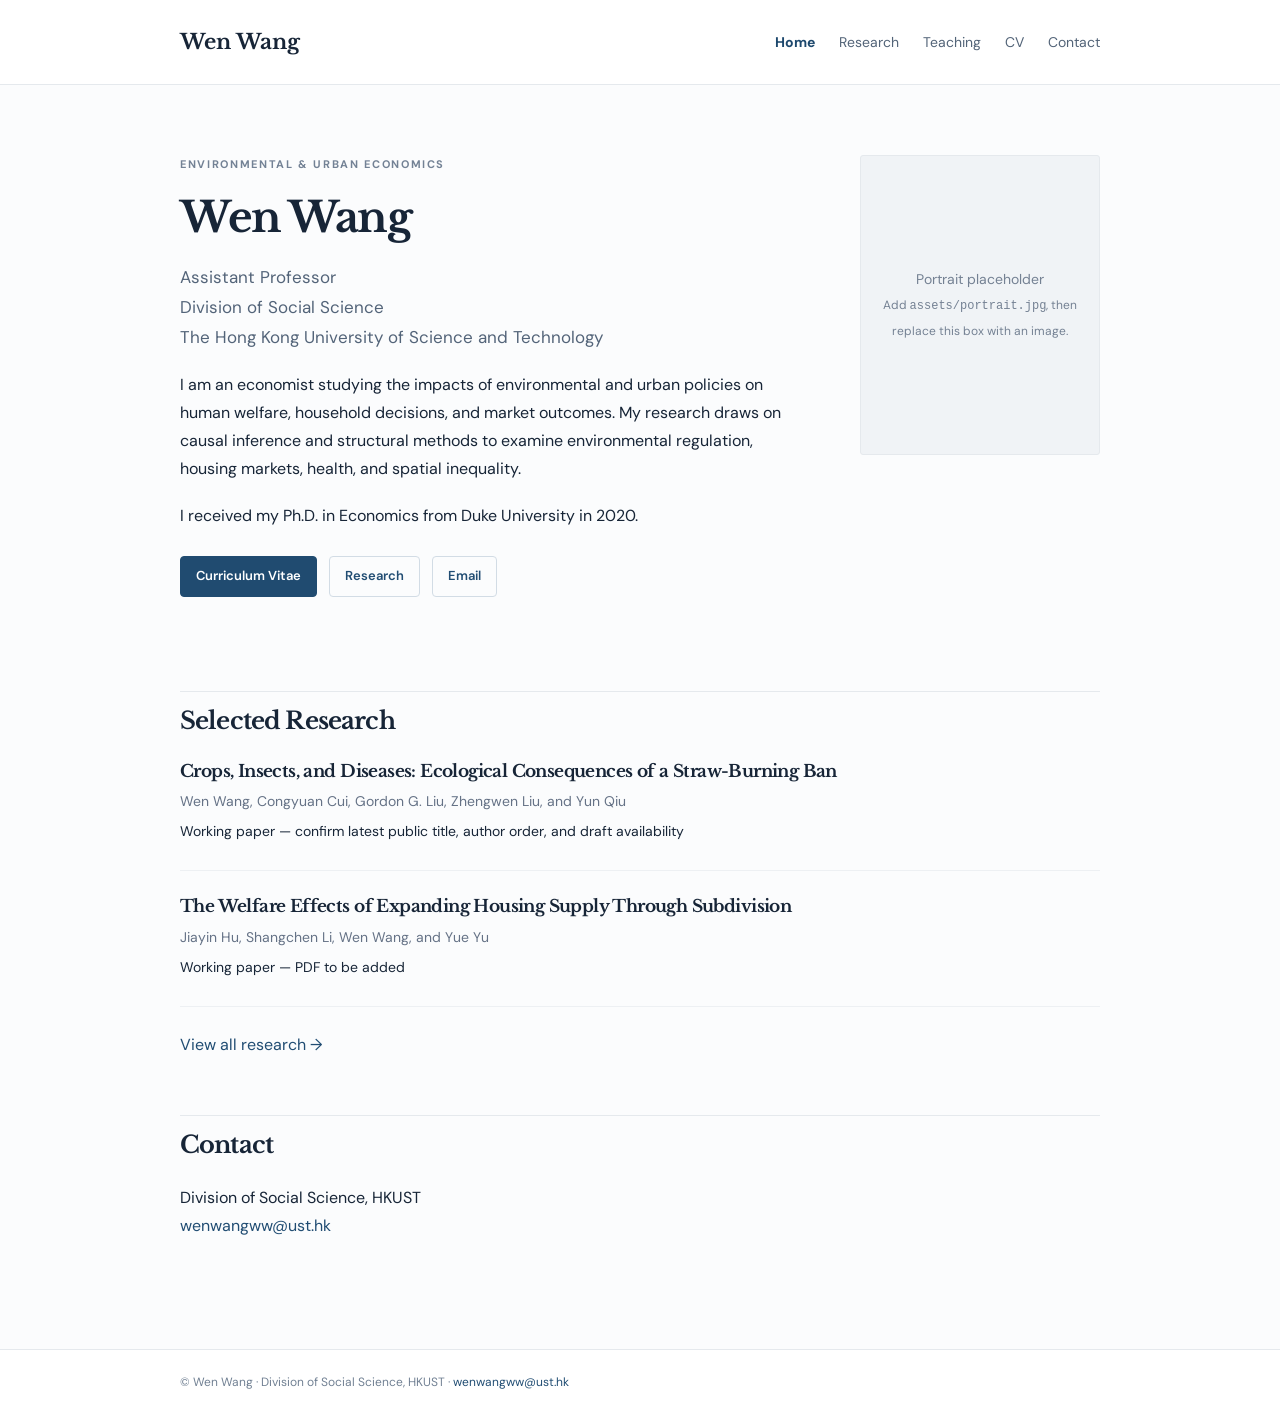
==== index.html @ 41bd00dc "Add files via upload" ====
<!DOCTYPE html>
<html lang="en"><head><meta charset="utf-8"/><meta content="width=device-width, initial-scale=1" name="viewport"/><meta content="Wen Wang, Assistant Professor at HKUST. Research in environmental, urban, and public economics." name="description"/><title>Home | Wen Wang</title><link href="assets/style.css" rel="stylesheet"/><link href="https://wenwang.github.io/" rel="canonical"/></head><body><header><div class="wrap nav"><a class="brand" href="index.html">Wen Wang</a><nav class="links"><a class="active" href="index.html">Home</a><a class="" href="research.html">Research</a><a class="" href="teaching.html">Teaching</a><a class="" href="cv.html">CV</a><a class="" href="contact.html">Contact</a></nav></div></header><main class="wrap"><section class="intro"><div><div class="eyebrow">Environmental &amp; Urban Economics</div><h1>Wen Wang</h1><p class="subhead">Assistant Professor<br/>Division of Social Science<br/>The Hong Kong University of Science and Technology</p><p>I am an economist studying the impacts of environmental and urban policies on human welfare, household decisions, and market outcomes. My research draws on causal inference and structural methods to examine environmental regulation, housing markets, health, and spatial inequality.</p><p>I received my Ph.D. in Economics from Duke University in 2020.</p><div class="actions"><a href="cv.html">Curriculum Vitae</a><a href="research.html">Research</a><a href="mailto:wenwangww@ust.hk">Email</a></div></div><div class="photo"><span>Portrait placeholder<br/><small>Add <code>assets/portrait.jpg</code>, then replace this box with an image.</small></span></div></section><h2>Selected Research</h2><article class="paper"><h3>Crops, Insects, and Diseases: Ecological Consequences of a Straw-Burning Ban</h3><p class="muted">Wen Wang, Congyuan Cui, Gordon G. Liu, Zhengwen Liu, and Yun Qiu</p><p>Working paper — confirm latest public title, author order, and draft availability</p></article><article class="paper"><h3>The Welfare Effects of Expanding Housing Supply Through Subdivision</h3><p class="muted">Jiayin Hu, Shangchen Li, Wen Wang, and Yue Yu</p><p>Working paper — PDF to be added</p></article><p style="margin-top:20px"><a href="research.html">View all research →</a></p><h2>Contact</h2><p>Division of Social Science, HKUST<br/><a href="mailto:wenwangww@ust.hk">wenwangww@ust.hk</a></p></main><footer><div class="wrap">© Wen Wang · Division of Social Science, HKUST · <a href="mailto:wenwangww@ust.hk">wenwangww@ust.hk</a></div></footer></body></html>
---- assets/style.css ----
@import url('https://fonts.googleapis.com/css2?family=DM+Sans:wght@400;500;600;700&family=Libre+Baskerville:wght@400;700&display=swap');
:root{--ink:#172537;--muted:#657286;--blue:#214d73;--line:#e5e9ed;--paper:#fff;--bg:#fbfcfd}*{box-sizing:border-box}body{margin:0;background:var(--bg);color:var(--ink);font:16px/1.75 'DM Sans',Arial,sans-serif}a{color:var(--blue);text-decoration:none}a:hover{text-decoration:underline}.wrap{max-width:990px;margin:auto;padding:0 35px}header{background:#fff;border-bottom:1px solid var(--line)}.nav{min-height:84px;display:flex;align-items:center;justify-content:space-between;gap:20px}.brand{font-family:'Libre Baskerville',Georgia,serif;font-size:21px;font-weight:700;color:var(--ink)}.links{display:flex;gap:24px;flex-wrap:wrap}.links a{font-size:14px;color:#536478}.links a.active{color:#1d486d;font-weight:700}main{padding-top:70px!important;padding-bottom:90px!important;min-height:75vh}h1,h2,h3{font-family:'Libre Baskerville',Georgia,serif;letter-spacing:-.035em;line-height:1.4}h1{font-size:42px;margin:0 0 23px}h2{font-size:24px;margin:56px 0 22px;padding-top:12px;border-top:1px solid var(--line)}h3{font-size:18px;margin:0 0 6px}p{margin:10px 0 19px}.muted{color:var(--muted)}.subhead{font-size:17px;color:#536479}.eyebrow{text-transform:uppercase;letter-spacing:.15em;color:#738295;font-weight:700;font-size:11px;margin-bottom:14px}.intro{display:grid;grid-template-columns:minmax(0,1fr) 240px;align-items:start;gap:65px;padding-bottom:12px}.intro h1{margin:0 0 16px}.photo{background:#f0f3f6;border:1px solid var(--line);border-radius:3px;min-height:300px;display:flex;align-items:center;justify-content:center;text-align:center;font-size:14px;color:#748193;line-height:1.8;padding:16px}.photo small{font-size:12px}.portrait-img{width:100%;height:auto;max-height:340px;object-fit:cover}.actions{display:flex;gap:12px;flex-wrap:wrap;margin:26px 0}.actions a,.pill{display:inline-block;border:1px solid #d2dce5;border-radius:4px;padding:8px 15px;font-size:13px;font-weight:600}.actions a:first-child{background:#204b70;color:#fff;border-color:#204b70}.paper{padding:0 0 22px;margin:0 0 24px;border-bottom:1px solid #edf0f3}.paper h3{font-size:17px}.paper p{margin:5px 0;font-size:14px}.note{padding:15px;border-left:3px solid #98aabc;background:#eff3f6;color:#4d5f73;font-size:13px}.list{padding-left:24px}.list li{margin:10px 0}footer{border-top:1px solid var(--line);background:#fff;color:#718093;font-size:12px;padding:22px 0}.accent{color:var(--blue)}.meta{font-size:13px;color:var(--muted)}@media(max-width:650px){.wrap{padding-left:23px;padding-right:23px}.nav{padding-top:18px;padding-bottom:17px;align-items:flex-start;flex-direction:column;gap:12px}.links{gap:17px}.intro{grid-template-columns:1fr;gap:24px}.intro .photo{max-width:220px;min-height:245px;order:-1}h1{font-size:34px}main{padding-top:42px!important}}
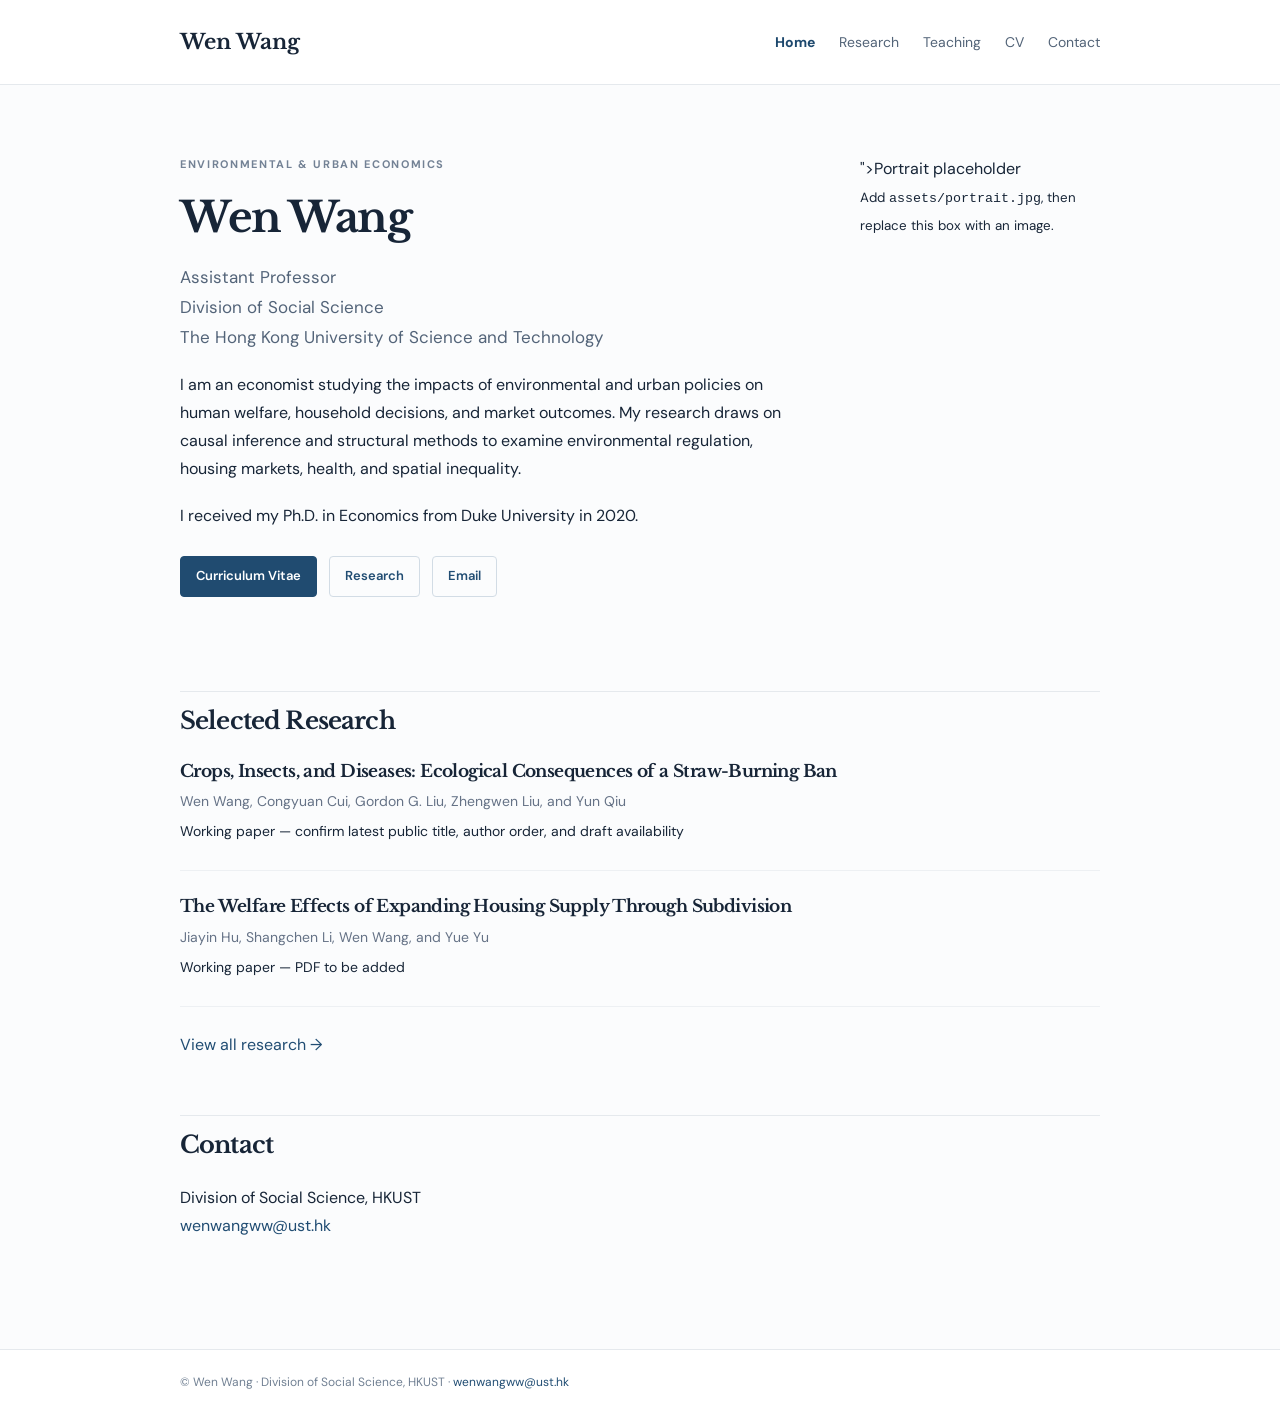
==== commit 803f6ab5: "Update index.html" ====
--- a/index.html
+++ b/index.html
@@ -1,2 +1,5 @@
 <!DOCTYPE html>
-<html lang="en"><head><meta charset="utf-8"/><meta content="width=device-width, initial-scale=1" name="viewport"/><meta content="Wen Wang, Assistant Professor at HKUST. Research in environmental, urban, and public economics." name="description"/><title>Home | Wen Wang</title><link href="assets/style.css" rel="stylesheet"/><link href="https://wenwang.github.io/" rel="canonical"/></head><body><header><div class="wrap nav"><a class="brand" href="index.html">Wen Wang</a><nav class="links"><a class="active" href="index.html">Home</a><a class="" href="research.html">Research</a><a class="" href="teaching.html">Teaching</a><a class="" href="cv.html">CV</a><a class="" href="contact.html">Contact</a></nav></div></header><main class="wrap"><section class="intro"><div><div class="eyebrow">Environmental &amp; Urban Economics</div><h1>Wen Wang</h1><p class="subhead">Assistant Professor<br/>Division of Social Science<br/>The Hong Kong University of Science and Technology</p><p>I am an economist studying the impacts of environmental and urban policies on human welfare, household decisions, and market outcomes. My research draws on causal inference and structural methods to examine environmental regulation, housing markets, health, and spatial inequality.</p><p>I received my Ph.D. in Economics from Duke University in 2020.</p><div class="actions"><a href="cv.html">Curriculum Vitae</a><a href="research.html">Research</a><a href="mailto:wenwangww@ust.hk">Email</a></div></div><div class="photo"><span>Portrait placeholder<br/><small>Add <code>assets/portrait.jpg</code>, then replace this box with an image.</small></span></div></section><h2>Selected Research</h2><article class="paper"><h3>Crops, Insects, and Diseases: Ecological Consequences of a Straw-Burning Ban</h3><p class="muted">Wen Wang, Congyuan Cui, Gordon G. Liu, Zhengwen Liu, and Yun Qiu</p><p>Working paper — confirm latest public title, author order, and draft availability</p></article><article class="paper"><h3>The Welfare Effects of Expanding Housing Supply Through Subdivision</h3><p class="muted">Jiayin Hu, Shangchen Li, Wen Wang, and Yue Yu</p><p>Working paper — PDF to be added</p></article><p style="margin-top:20px"><a href="research.html">View all research →</a></p><h2>Contact</h2><p>Division of Social Science, HKUST<br/><a href="mailto:wenwangww@ust.hk">wenwangww@ust.hk</a></p></main><footer><div class="wrap">© Wen Wang · Division of Social Science, HKUST · <a href="mailto:wenwangww@ust.hk">wenwangww@ust.hk</a></div></footer></body></html>+<html lang="en"><head><meta charset="utf-8"/><meta content="width=device-width, initial-scale=1" name="viewport"/><meta content="Wen Wang, Assistant Professor at HKUST. Research in environmental, urban, and public economics." name="description"/><title>Home | Wen Wang</title><link href="assets/style.css" rel="stylesheet"/><link href="https://wenwang.github.io/" rel="canonical"/></head><body><header><div class="wrap nav"><a class="brand" href="index.html">Wen Wang</a><nav class="links"><a class="active" href="index.html">Home</a><a class="" href="research.html">Research</a><a class="" href="teaching.html">Teaching</a><a class="" href="cv.html">CV</a><a class="" href="contact.html">Contact</a></nav></div></header><main class="wrap"><section class="intro"><div><div class="eyebrow">Environmental &amp; Urban Economics</div><h1>Wen Wang</h1><p class="subhead">Assistant Professor<br/>Division of Social Science<br/>The Hong Kong University of Science and Technology</p><p>I am an economist studying the impacts of environmental and urban policies on human welfare, household decisions, and market outcomes. My research draws on causal inference and structural methods to examine environmental regulation, housing markets, health, and spatial inequality.</p><p>I received my Ph.D. in Economics from Duke University in 2020.</p><div class="actions"><a href="cv.html">Curriculum Vitae</a><a href="research.html">Research</a><a href="mailto:wenwangww@ust.hk">Email</a></div></div><div class="<img class="portrait-img"
+     src="assets/portrait.jpg"
+     alt="Wen Wang"
+     loading="lazy">"><span>Portrait placeholder<br/><small>Add <code>assets/portrait.jpg</code>, then replace this box with an image.</small></span></div></section><h2>Selected Research</h2><article class="paper"><h3>Crops, Insects, and Diseases: Ecological Consequences of a Straw-Burning Ban</h3><p class="muted">Wen Wang, Congyuan Cui, Gordon G. Liu, Zhengwen Liu, and Yun Qiu</p><p>Working paper — confirm latest public title, author order, and draft availability</p></article><article class="paper"><h3>The Welfare Effects of Expanding Housing Supply Through Subdivision</h3><p class="muted">Jiayin Hu, Shangchen Li, Wen Wang, and Yue Yu</p><p>Working paper — PDF to be added</p></article><p style="margin-top:20px"><a href="research.html">View all research →</a></p><h2>Contact</h2><p>Division of Social Science, HKUST<br/><a href="mailto:wenwangww@ust.hk">wenwangww@ust.hk</a></p></main><footer><div class="wrap">© Wen Wang · Division of Social Science, HKUST · <a href="mailto:wenwangww@ust.hk">wenwangww@ust.hk</a></div></footer></body></html>
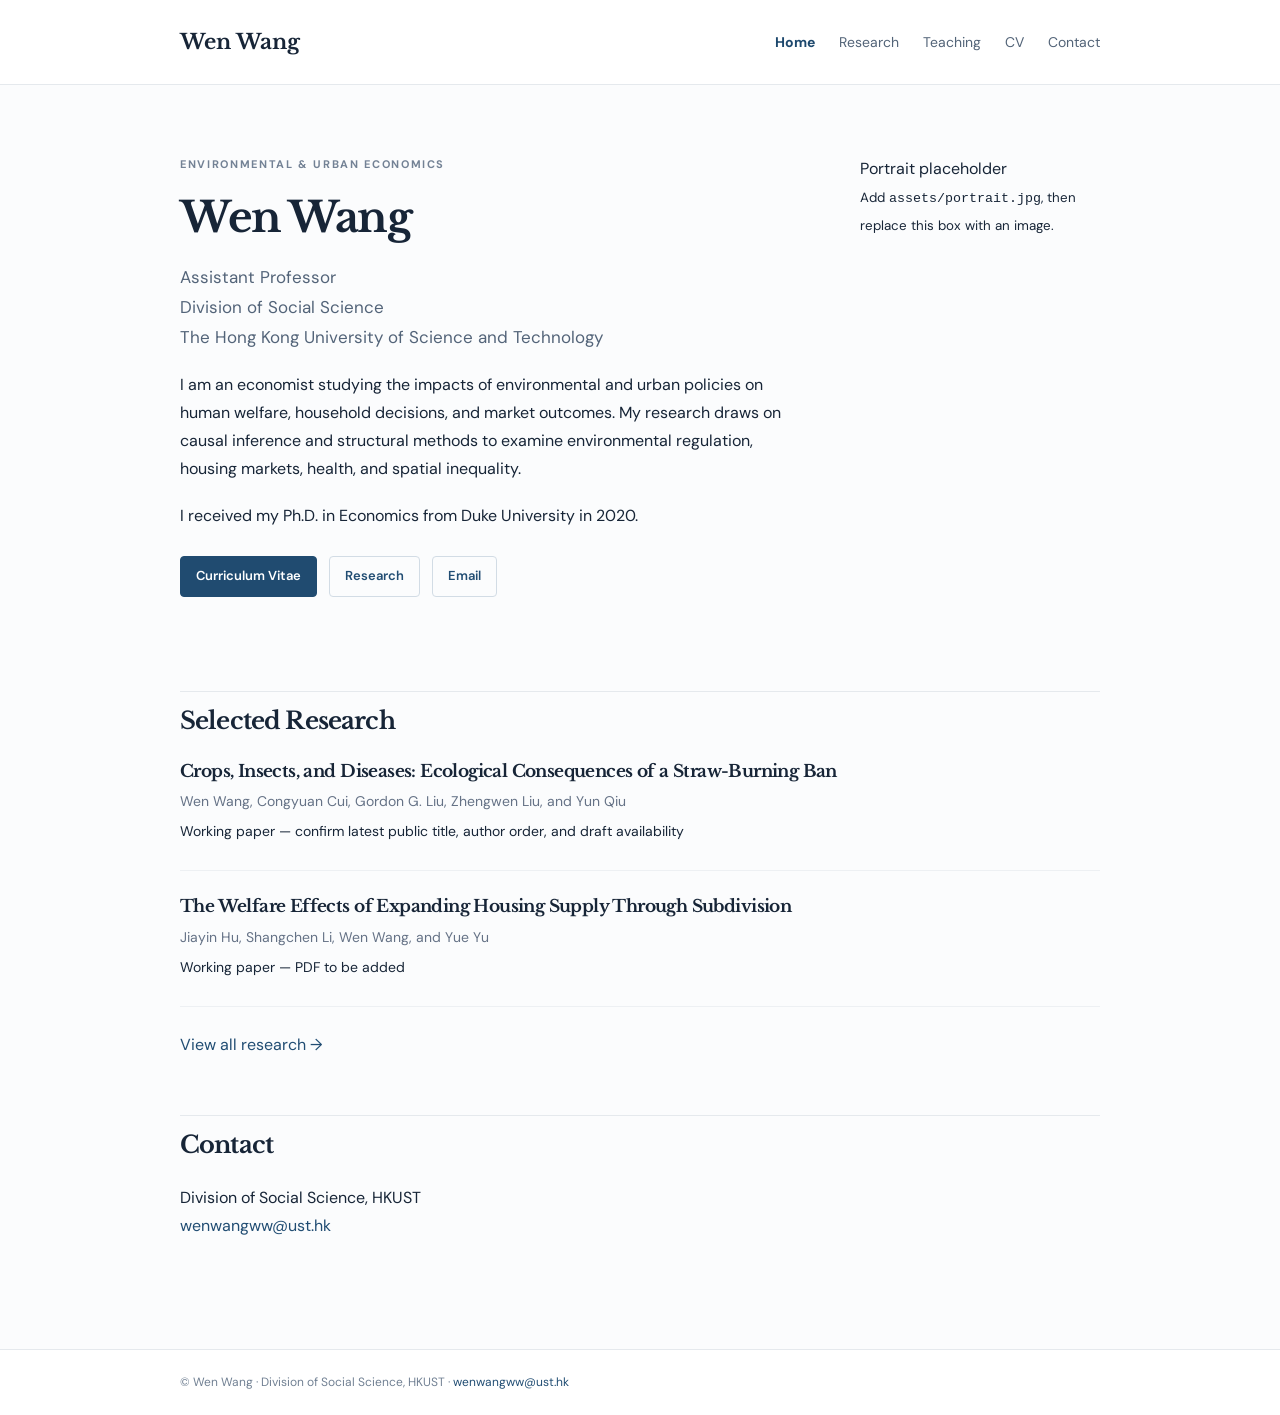
==== commit 8b5a31dd: "Update index.html" ====
--- a/index.html
+++ b/index.html
@@ -1,5 +1,5 @@
 <!DOCTYPE html>
-<html lang="en"><head><meta charset="utf-8"/><meta content="width=device-width, initial-scale=1" name="viewport"/><meta content="Wen Wang, Assistant Professor at HKUST. Research in environmental, urban, and public economics." name="description"/><title>Home | Wen Wang</title><link href="assets/style.css" rel="stylesheet"/><link href="https://wenwang.github.io/" rel="canonical"/></head><body><header><div class="wrap nav"><a class="brand" href="index.html">Wen Wang</a><nav class="links"><a class="active" href="index.html">Home</a><a class="" href="research.html">Research</a><a class="" href="teaching.html">Teaching</a><a class="" href="cv.html">CV</a><a class="" href="contact.html">Contact</a></nav></div></header><main class="wrap"><section class="intro"><div><div class="eyebrow">Environmental &amp; Urban Economics</div><h1>Wen Wang</h1><p class="subhead">Assistant Professor<br/>Division of Social Science<br/>The Hong Kong University of Science and Technology</p><p>I am an economist studying the impacts of environmental and urban policies on human welfare, household decisions, and market outcomes. My research draws on causal inference and structural methods to examine environmental regulation, housing markets, health, and spatial inequality.</p><p>I received my Ph.D. in Economics from Duke University in 2020.</p><div class="actions"><a href="cv.html">Curriculum Vitae</a><a href="research.html">Research</a><a href="mailto:wenwangww@ust.hk">Email</a></div></div><div class="<img class="portrait-img"
+<html lang="en"><head><meta charset="utf-8"/><meta content="width=device-width, initial-scale=1" name="viewport"/><meta content="Wen Wang, Assistant Professor at HKUST. Research in environmental, urban, and public economics." name="description"/><title>Home | Wen Wang</title><link href="assets/style.css" rel="stylesheet"/><link href="https://wenwang.github.io/" rel="canonical"/></head><body><header><div class="wrap nav"><a class="brand" href="index.html">Wen Wang</a><nav class="links"><a class="active" href="index.html">Home</a><a class="" href="research.html">Research</a><a class="" href="teaching.html">Teaching</a><a class="" href="cv.html">CV</a><a class="" href="contact.html">Contact</a></nav></div></header><main class="wrap"><section class="intro"><div><div class="eyebrow">Environmental &amp; Urban Economics</div><h1>Wen Wang</h1><p class="subhead">Assistant Professor<br/>Division of Social Science<br/>The Hong Kong University of Science and Technology</p><p>I am an economist studying the impacts of environmental and urban policies on human welfare, household decisions, and market outcomes. My research draws on causal inference and structural methods to examine environmental regulation, housing markets, health, and spatial inequality.</p><p>I received my Ph.D. in Economics from Duke University in 2020.</p><div class="actions"><a href="cv.html">Curriculum Vitae</a><a href="research.html">Research</a><a href="mailto:wenwangww@ust.hk">Email</a></div></div><div class="portrait-img"
      src="assets/portrait.jpg"
      alt="Wen Wang"
-     loading="lazy">"><span>Portrait placeholder<br/><small>Add <code>assets/portrait.jpg</code>, then replace this box with an image.</small></span></div></section><h2>Selected Research</h2><article class="paper"><h3>Crops, Insects, and Diseases: Ecological Consequences of a Straw-Burning Ban</h3><p class="muted">Wen Wang, Congyuan Cui, Gordon G. Liu, Zhengwen Liu, and Yun Qiu</p><p>Working paper — confirm latest public title, author order, and draft availability</p></article><article class="paper"><h3>The Welfare Effects of Expanding Housing Supply Through Subdivision</h3><p class="muted">Jiayin Hu, Shangchen Li, Wen Wang, and Yue Yu</p><p>Working paper — PDF to be added</p></article><p style="margin-top:20px"><a href="research.html">View all research →</a></p><h2>Contact</h2><p>Division of Social Science, HKUST<br/><a href="mailto:wenwangww@ust.hk">wenwangww@ust.hk</a></p></main><footer><div class="wrap">© Wen Wang · Division of Social Science, HKUST · <a href="mailto:wenwangww@ust.hk">wenwangww@ust.hk</a></div></footer></body></html>
+     loading="lazy"><span>Portrait placeholder<br/><small>Add <code>assets/portrait.jpg</code>, then replace this box with an image.</small></span></div></section><h2>Selected Research</h2><article class="paper"><h3>Crops, Insects, and Diseases: Ecological Consequences of a Straw-Burning Ban</h3><p class="muted">Wen Wang, Congyuan Cui, Gordon G. Liu, Zhengwen Liu, and Yun Qiu</p><p>Working paper — confirm latest public title, author order, and draft availability</p></article><article class="paper"><h3>The Welfare Effects of Expanding Housing Supply Through Subdivision</h3><p class="muted">Jiayin Hu, Shangchen Li, Wen Wang, and Yue Yu</p><p>Working paper — PDF to be added</p></article><p style="margin-top:20px"><a href="research.html">View all research →</a></p><h2>Contact</h2><p>Division of Social Science, HKUST<br/><a href="mailto:wenwangww@ust.hk">wenwangww@ust.hk</a></p></main><footer><div class="wrap">© Wen Wang · Division of Social Science, HKUST · <a href="mailto:wenwangww@ust.hk">wenwangww@ust.hk</a></div></footer></body></html>
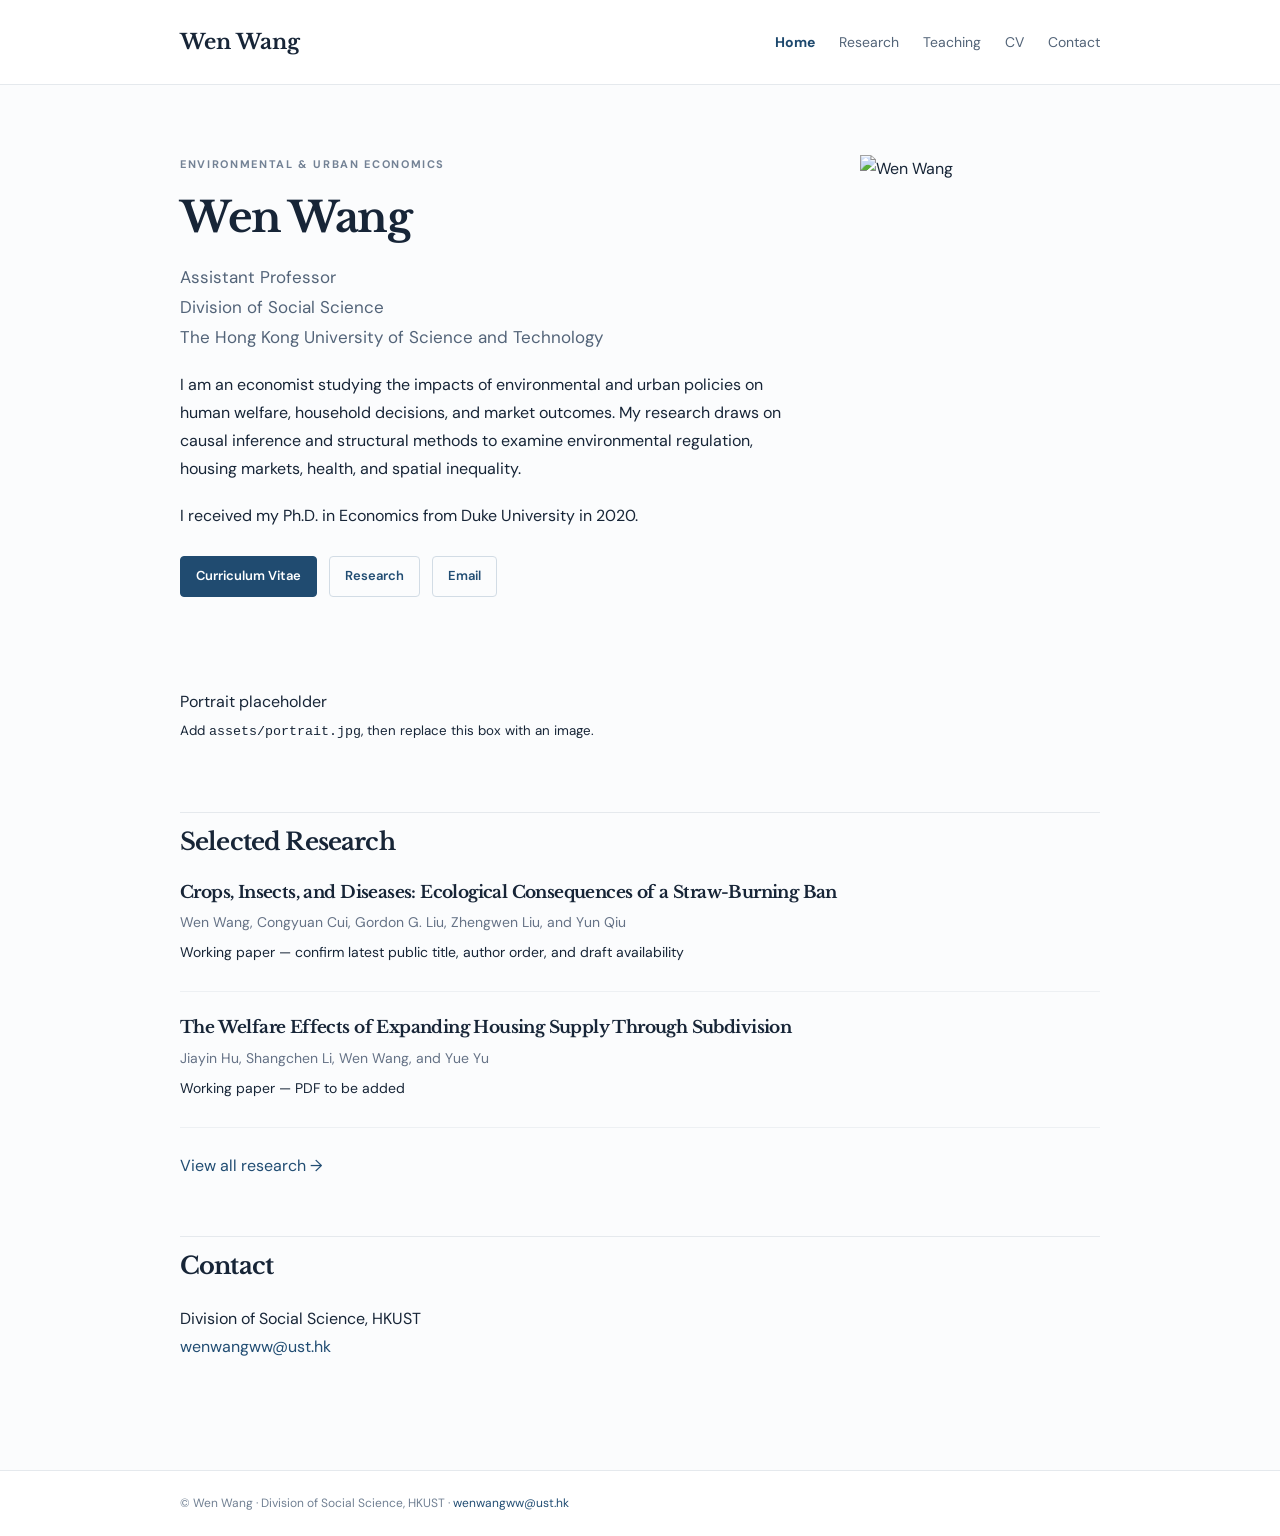
==== commit cc0128cc: "Update index.html" ====
--- a/index.html
+++ b/index.html
@@ -1,5 +1,5 @@
 <!DOCTYPE html>
-<html lang="en"><head><meta charset="utf-8"/><meta content="width=device-width, initial-scale=1" name="viewport"/><meta content="Wen Wang, Assistant Professor at HKUST. Research in environmental, urban, and public economics." name="description"/><title>Home | Wen Wang</title><link href="assets/style.css" rel="stylesheet"/><link href="https://wenwang.github.io/" rel="canonical"/></head><body><header><div class="wrap nav"><a class="brand" href="index.html">Wen Wang</a><nav class="links"><a class="active" href="index.html">Home</a><a class="" href="research.html">Research</a><a class="" href="teaching.html">Teaching</a><a class="" href="cv.html">CV</a><a class="" href="contact.html">Contact</a></nav></div></header><main class="wrap"><section class="intro"><div><div class="eyebrow">Environmental &amp; Urban Economics</div><h1>Wen Wang</h1><p class="subhead">Assistant Professor<br/>Division of Social Science<br/>The Hong Kong University of Science and Technology</p><p>I am an economist studying the impacts of environmental and urban policies on human welfare, household decisions, and market outcomes. My research draws on causal inference and structural methods to examine environmental regulation, housing markets, health, and spatial inequality.</p><p>I received my Ph.D. in Economics from Duke University in 2020.</p><div class="actions"><a href="cv.html">Curriculum Vitae</a><a href="research.html">Research</a><a href="mailto:wenwangww@ust.hk">Email</a></div></div><div class="portrait-img"
+<html lang="en"><head><meta charset="utf-8"/><meta content="width=device-width, initial-scale=1" name="viewport"/><meta content="Wen Wang, Assistant Professor at HKUST. Research in environmental, urban, and public economics." name="description"/><title>Home | Wen Wang</title><link href="assets/style.css" rel="stylesheet"/><link href="https://wenwang.github.io/" rel="canonical"/></head><body><header><div class="wrap nav"><a class="brand" href="index.html">Wen Wang</a><nav class="links"><a class="active" href="index.html">Home</a><a class="" href="research.html">Research</a><a class="" href="teaching.html">Teaching</a><a class="" href="cv.html">CV</a><a class="" href="contact.html">Contact</a></nav></div></header><main class="wrap"><section class="intro"><div><div class="eyebrow">Environmental &amp; Urban Economics</div><h1>Wen Wang</h1><p class="subhead">Assistant Professor<br/>Division of Social Science<br/>The Hong Kong University of Science and Technology</p><p>I am an economist studying the impacts of environmental and urban policies on human welfare, household decisions, and market outcomes. My research draws on causal inference and structural methods to examine environmental regulation, housing markets, health, and spatial inequality.</p><p>I received my Ph.D. in Economics from Duke University in 2020.</p><div class="actions"><a href="cv.html">Curriculum Vitae</a><a href="research.html">Research</a><a href="mailto:wenwangww@ust.hk">Email</a></div></div><img class="portrait-img"
      src="assets/portrait.jpg"
      alt="Wen Wang"
      loading="lazy"><span>Portrait placeholder<br/><small>Add <code>assets/portrait.jpg</code>, then replace this box with an image.</small></span></div></section><h2>Selected Research</h2><article class="paper"><h3>Crops, Insects, and Diseases: Ecological Consequences of a Straw-Burning Ban</h3><p class="muted">Wen Wang, Congyuan Cui, Gordon G. Liu, Zhengwen Liu, and Yun Qiu</p><p>Working paper — confirm latest public title, author order, and draft availability</p></article><article class="paper"><h3>The Welfare Effects of Expanding Housing Supply Through Subdivision</h3><p class="muted">Jiayin Hu, Shangchen Li, Wen Wang, and Yue Yu</p><p>Working paper — PDF to be added</p></article><p style="margin-top:20px"><a href="research.html">View all research →</a></p><h2>Contact</h2><p>Division of Social Science, HKUST<br/><a href="mailto:wenwangww@ust.hk">wenwangww@ust.hk</a></p></main><footer><div class="wrap">© Wen Wang · Division of Social Science, HKUST · <a href="mailto:wenwangww@ust.hk">wenwangww@ust.hk</a></div></footer></body></html>
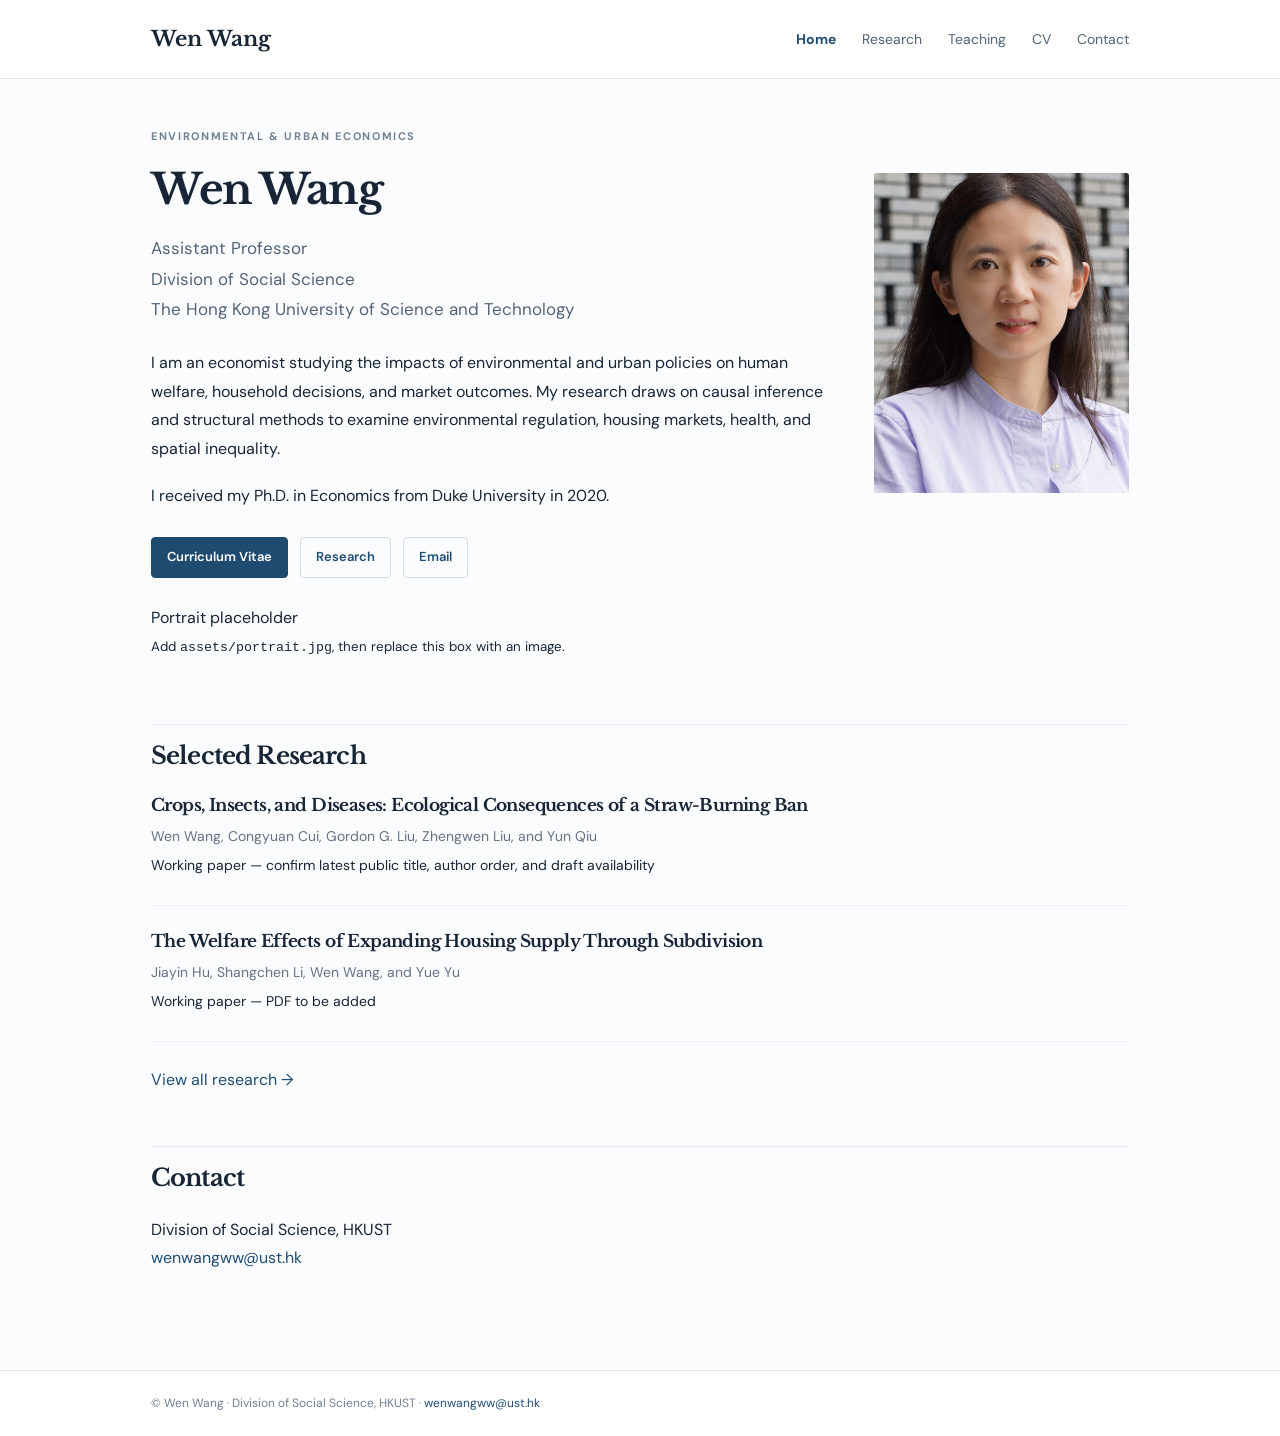
==== commit 2ef56635: "Update index.html" ====
--- a/index.html
+++ b/index.html
@@ -1,5 +1,5 @@
 <!DOCTYPE html>
-<html lang="en"><head><meta charset="utf-8"/><meta content="width=device-width, initial-scale=1" name="viewport"/><meta content="Wen Wang, Assistant Professor at HKUST. Research in environmental, urban, and public economics." name="description"/><title>Home | Wen Wang</title><link href="assets/style.css" rel="stylesheet"/><link href="https://wenwang.github.io/" rel="canonical"/></head><body><header><div class="wrap nav"><a class="brand" href="index.html">Wen Wang</a><nav class="links"><a class="active" href="index.html">Home</a><a class="" href="research.html">Research</a><a class="" href="teaching.html">Teaching</a><a class="" href="cv.html">CV</a><a class="" href="contact.html">Contact</a></nav></div></header><main class="wrap"><section class="intro"><div><div class="eyebrow">Environmental &amp; Urban Economics</div><h1>Wen Wang</h1><p class="subhead">Assistant Professor<br/>Division of Social Science<br/>The Hong Kong University of Science and Technology</p><p>I am an economist studying the impacts of environmental and urban policies on human welfare, household decisions, and market outcomes. My research draws on causal inference and structural methods to examine environmental regulation, housing markets, health, and spatial inequality.</p><p>I received my Ph.D. in Economics from Duke University in 2020.</p><div class="actions"><a href="cv.html">Curriculum Vitae</a><a href="research.html">Research</a><a href="mailto:wenwangww@ust.hk">Email</a></div></div><img class="portrait-img"
+<html lang="en"><head><meta charset="utf-8"/><meta content="width=device-width, initial-scale=1" name="viewport"/><meta content="Wen Wang, Assistant Professor at HKUST. Research in environmental, urban, and public economics." name="description"/><title>Home | Wen Wang</title><link href="assets/style.css?v=3" rel="stylesheet"/><link href="https://wenwang.github.io/" rel="canonical"/></head><body><header><div class="wrap nav"><a class="brand" href="index.html">Wen Wang</a><nav class="links"><a class="active" href="index.html">Home</a><a class="" href="research.html">Research</a><a class="" href="teaching.html">Teaching</a><a class="" href="cv.html">CV</a><a class="" href="contact.html">Contact</a></nav></div></header><main class="wrap"><section class="intro"><div><div class="eyebrow">Environmental &amp; Urban Economics</div><h1>Wen Wang</h1><p class="subhead">Assistant Professor<br/>Division of Social Science<br/>The Hong Kong University of Science and Technology</p><p>I am an economist studying the impacts of environmental and urban policies on human welfare, household decisions, and market outcomes. My research draws on causal inference and structural methods to examine environmental regulation, housing markets, health, and spatial inequality.</p><p>I received my Ph.D. in Economics from Duke University in 2020.</p><div class="actions"><a href="cv.html">Curriculum Vitae</a><a href="research.html">Research</a><a href="mailto:wenwangww@ust.hk">Email</a></div></div><img class="portrait-img"
      src="assets/portrait.jpg"
      alt="Wen Wang"
      loading="lazy"><span>Portrait placeholder<br/><small>Add <code>assets/portrait.jpg</code>, then replace this box with an image.</small></span></div></section><h2>Selected Research</h2><article class="paper"><h3>Crops, Insects, and Diseases: Ecological Consequences of a Straw-Burning Ban</h3><p class="muted">Wen Wang, Congyuan Cui, Gordon G. Liu, Zhengwen Liu, and Yun Qiu</p><p>Working paper — confirm latest public title, author order, and draft availability</p></article><article class="paper"><h3>The Welfare Effects of Expanding Housing Supply Through Subdivision</h3><p class="muted">Jiayin Hu, Shangchen Li, Wen Wang, and Yue Yu</p><p>Working paper — PDF to be added</p></article><p style="margin-top:20px"><a href="research.html">View all research →</a></p><h2>Contact</h2><p>Division of Social Science, HKUST<br/><a href="mailto:wenwangww@ust.hk">wenwangww@ust.hk</a></p></main><footer><div class="wrap">© Wen Wang · Division of Social Science, HKUST · <a href="mailto:wenwangww@ust.hk">wenwangww@ust.hk</a></div></footer></body></html>
--- a/assets/style.css
+++ b/assets/style.css
@@ -1,2 +1,368 @@
+
 @import url('https://fonts.googleapis.com/css2?family=DM+Sans:wght@400;500;600;700&family=Libre+Baskerville:wght@400;700&display=swap');
-:root{--ink:#172537;--muted:#657286;--blue:#214d73;--line:#e5e9ed;--paper:#fff;--bg:#fbfcfd}*{box-sizing:border-box}body{margin:0;background:var(--bg);color:var(--ink);font:16px/1.75 'DM Sans',Arial,sans-serif}a{color:var(--blue);text-decoration:none}a:hover{text-decoration:underline}.wrap{max-width:990px;margin:auto;padding:0 35px}header{background:#fff;border-bottom:1px solid var(--line)}.nav{min-height:84px;display:flex;align-items:center;justify-content:space-between;gap:20px}.brand{font-family:'Libre Baskerville',Georgia,serif;font-size:21px;font-weight:700;color:var(--ink)}.links{display:flex;gap:24px;flex-wrap:wrap}.links a{font-size:14px;color:#536478}.links a.active{color:#1d486d;font-weight:700}main{padding-top:70px!important;padding-bottom:90px!important;min-height:75vh}h1,h2,h3{font-family:'Libre Baskerville',Georgia,serif;letter-spacing:-.035em;line-height:1.4}h1{font-size:42px;margin:0 0 23px}h2{font-size:24px;margin:56px 0 22px;padding-top:12px;border-top:1px solid var(--line)}h3{font-size:18px;margin:0 0 6px}p{margin:10px 0 19px}.muted{color:var(--muted)}.subhead{font-size:17px;color:#536479}.eyebrow{text-transform:uppercase;letter-spacing:.15em;color:#738295;font-weight:700;font-size:11px;margin-bottom:14px}.intro{display:grid;grid-template-columns:minmax(0,1fr) 240px;align-items:start;gap:65px;padding-bottom:12px}.intro h1{margin:0 0 16px}.photo{background:#f0f3f6;border:1px solid var(--line);border-radius:3px;min-height:300px;display:flex;align-items:center;justify-content:center;text-align:center;font-size:14px;color:#748193;line-height:1.8;padding:16px}.photo small{font-size:12px}.portrait-img{width:100%;height:auto;max-height:340px;object-fit:cover}.actions{display:flex;gap:12px;flex-wrap:wrap;margin:26px 0}.actions a,.pill{display:inline-block;border:1px solid #d2dce5;border-radius:4px;padding:8px 15px;font-size:13px;font-weight:600}.actions a:first-child{background:#204b70;color:#fff;border-color:#204b70}.paper{padding:0 0 22px;margin:0 0 24px;border-bottom:1px solid #edf0f3}.paper h3{font-size:17px}.paper p{margin:5px 0;font-size:14px}.note{padding:15px;border-left:3px solid #98aabc;background:#eff3f6;color:#4d5f73;font-size:13px}.list{padding-left:24px}.list li{margin:10px 0}footer{border-top:1px solid var(--line);background:#fff;color:#718093;font-size:12px;padding:22px 0}.accent{color:var(--blue)}.meta{font-size:13px;color:var(--muted)}@media(max-width:650px){.wrap{padding-left:23px;padding-right:23px}.nav{padding-top:18px;padding-bottom:17px;align-items:flex-start;flex-direction:column;gap:12px}.links{gap:17px}.intro{grid-template-columns:1fr;gap:24px}.intro .photo{max-width:220px;min-height:245px;order:-1}h1{font-size:34px}main{padding-top:42px!important}}
+
+/* ============================
+   COLORS AND GLOBAL STYLES
+============================ */
+
+:root {
+  --ink: #172537;
+  --muted: #657286;
+  --blue: #214d73;
+  --line: #e5e9ed;
+  --paper: #ffffff;
+  --bg: #fbfcfd;
+}
+
+* {
+  box-sizing: border-box;
+}
+
+body {
+  margin: 0;
+  background: var(--bg);
+  color: var(--ink);
+  font: 16px/1.75 'DM Sans', Arial, sans-serif;
+}
+
+a {
+  color: var(--blue);
+  text-decoration: none;
+}
+
+a:hover {
+  text-decoration: underline;
+}
+
+.wrap {
+  width: 100%;
+  max-width: 1050px;
+  margin: 0 auto;
+  padding-left: 36px;
+  padding-right: 36px;
+}
+
+/* ============================
+   NAVIGATION
+============================ */
+
+header {
+  background: var(--paper);
+  border-bottom: 1px solid var(--line);
+}
+
+.nav {
+  min-height: 78px;
+  display: flex;
+  align-items: center;
+  justify-content: space-between;
+  gap: 24px;
+}
+
+.brand {
+  font-family: 'Libre Baskerville', Georgia, serif;
+  font-size: 21px;
+  font-weight: 700;
+  color: var(--ink);
+}
+
+.links {
+  display: flex;
+  align-items: center;
+  gap: 26px;
+  flex-wrap: wrap;
+}
+
+.links a {
+  font-size: 14px;
+  color: #536478;
+}
+
+.links a.active {
+  color: var(--blue);
+  font-weight: 700;
+}
+
+/* ============================
+   MAIN CONTENT
+============================ */
+
+main {
+  padding-top: 48px !important;
+  padding-bottom: 80px !important;
+  min-height: 75vh;
+}
+
+h1, h2, h3 {
+  font-family: 'Libre Baskerville', Georgia, serif;
+  letter-spacing: -0.035em;
+  line-height: 1.4;
+}
+
+h1 {
+  font-size: 42px;
+  margin: 0 0 16px;
+}
+
+h2 {
+  font-size: 24px;
+  margin: 52px 0 22px;
+  padding-top: 14px;
+  border-top: 1px solid var(--line);
+}
+
+h3 {
+  font-size: 18px;
+  margin: 0 0 6px;
+}
+
+p {
+  margin: 10px 0 18px;
+}
+
+.muted {
+  color: var(--muted);
+}
+
+.subhead {
+  font-size: 17px;
+  line-height: 1.8;
+  color: #536479;
+}
+
+.eyebrow {
+  text-transform: uppercase;
+  letter-spacing: 0.15em;
+  color: #738295;
+  font-weight: 700;
+  font-size: 11px;
+  margin-bottom: 14px;
+}
+
+/* ============================
+   HOMEPAGE PROFILE
+============================ */
+
+.intro {
+  display: grid;
+  grid-template-columns: minmax(0, 1fr) 255px;
+  column-gap: 38px;
+  align-items: start;
+  padding-bottom: 12px;
+}
+
+.intro > div:first-child {
+  min-width: 0;
+}
+
+.intro h1 {
+  margin-top: 0;
+  margin-bottom: 14px;
+}
+
+.intro .subhead {
+  margin-bottom: 24px;
+}
+
+.intro p {
+  line-height: 1.8;
+}
+
+/* Professional portrait */
+
+.portrait-img {
+  display: block;
+  width: 255px;
+  height: 320px;
+  max-width: 100%;
+  object-fit: cover;
+  object-position: center 30%;
+  border-radius: 3px;
+  margin-top: 46px;
+  justify-self: end;
+  align-self: start;
+}
+
+/* Old portrait placeholder,
+   retained for compatibility */
+
+.photo {
+  background: #f0f3f6;
+  border: 1px solid var(--line);
+  border-radius: 3px;
+  min-height: 300px;
+  display: flex;
+  align-items: center;
+  justify-content: center;
+  text-align: center;
+  font-size: 14px;
+  color: #748193;
+  line-height: 1.8;
+  padding: 16px;
+}
+
+.photo small {
+  font-size: 12px;
+}
+
+/* ============================
+   ACTION BUTTONS
+============================ */
+
+.actions {
+  display: flex;
+  gap: 12px;
+  flex-wrap: wrap;
+  margin: 26px 0;
+}
+
+.actions a,
+.pill {
+  display: inline-block;
+  border: 1px solid #d2dce5;
+  border-radius: 4px;
+  padding: 8px 15px;
+  font-size: 13px;
+  font-weight: 600;
+}
+
+.actions a:first-child {
+  background: #204b70;
+  color: #ffffff;
+  border-color: #204b70;
+}
+
+.actions a:hover {
+  opacity: 0.88;
+  text-decoration: none;
+}
+
+/* ============================
+   RESEARCH AND PAPER LISTS
+============================ */
+
+.paper {
+  padding: 0 0 22px;
+  margin: 0 0 24px;
+  border-bottom: 1px solid #edf0f3;
+}
+
+.paper h3 {
+  font-size: 17px;
+}
+
+.paper p {
+  margin: 5px 0;
+  font-size: 14px;
+}
+
+.note {
+  padding: 15px;
+  border-left: 3px solid #98aabc;
+  background: #eff3f6;
+  color: #4d5f73;
+  font-size: 13px;
+}
+
+.list {
+  padding-left: 24px;
+}
+
+.list li {
+  margin: 10px 0;
+}
+
+.accent {
+  color: var(--blue);
+}
+
+.meta {
+  font-size: 13px;
+  color: var(--muted);
+}
+
+/* ============================
+   FOOTER
+============================ */
+
+footer {
+  border-top: 1px solid var(--line);
+  background: var(--paper);
+  color: #718093;
+  font-size: 12px;
+  padding: 22px 0;
+}
+
+/* ============================
+   TABLET
+============================ */
+
+@media (max-width: 850px) {
+  .wrap {
+    padding-left: 28px;
+    padding-right: 28px;
+  }
+
+  .intro {
+    grid-template-columns: minmax(0, 1fr) 210px;
+    gap: 28px;
+  }
+
+  .portrait-img {
+    width: 210px;
+    height: 268px;
+    margin-top: 42px;
+  }
+
+  h1 {
+    font-size: 38px;
+  }
+}
+
+/* ============================
+   MOBILE
+============================ */
+
+@media (max-width: 650px) {
+  .wrap {
+    padding-left: 23px;
+    padding-right: 23px;
+  }
+
+  .nav {
+    padding-top: 18px;
+    padding-bottom: 17px;
+    align-items: flex-start;
+    flex-direction: column;
+    gap: 12px;
+  }
+
+  .links {
+    gap: 17px;
+  }
+
+  .intro {
+    grid-template-columns: 1fr;
+    gap: 22px;
+  }
+
+  .portrait-img {
+    grid-row: 1;
+    width: 190px;
+    height: 240px;
+    margin: 0;
+    justify-self: start;
+  }
+
+  h1 {
+    font-size: 34px;
+  }
+
+  main {
+    padding-top: 36px !important;
+  }
+
+  h2 {
+    margin-top: 40px;
+  }
+}
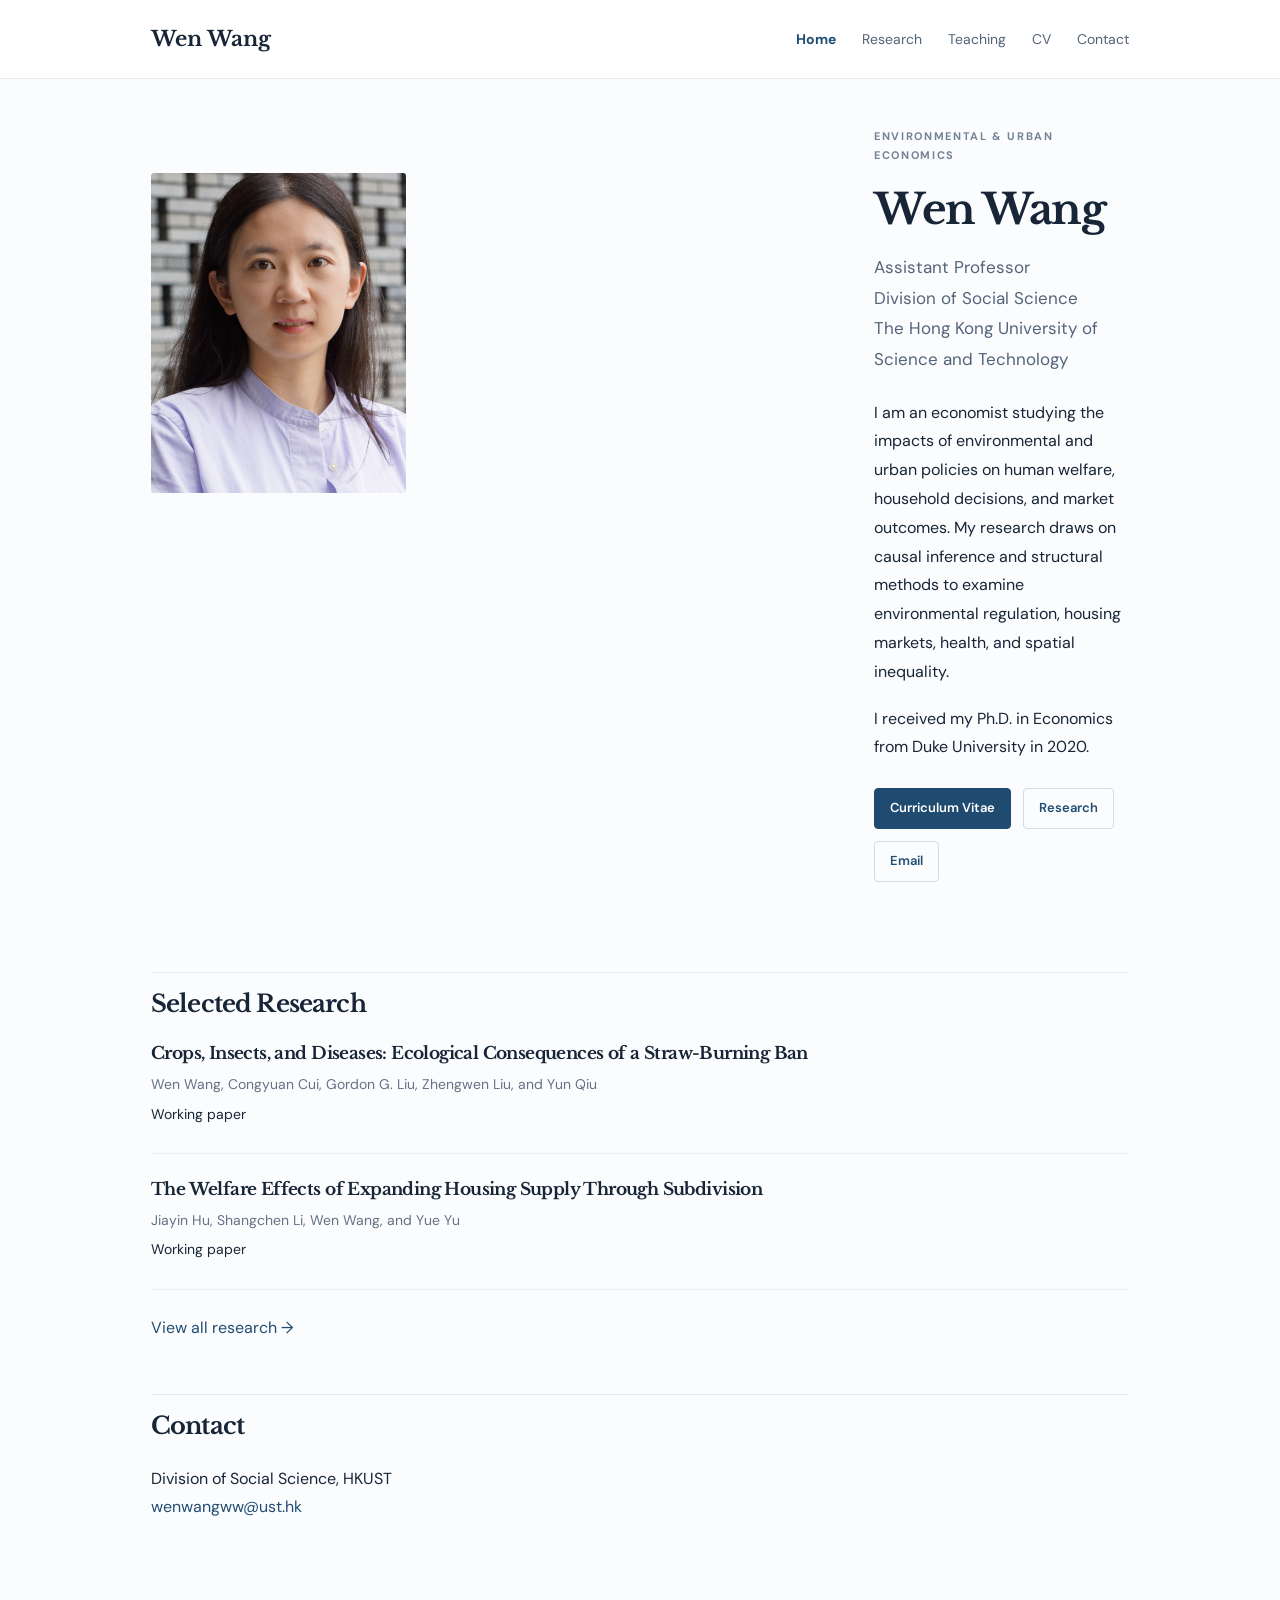
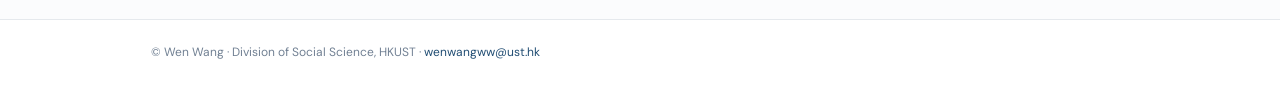
==== commit d4b6cf3b: "Update index.html" ====
--- a/index.html
+++ b/index.html
@@ -1,5 +1,169 @@
+
 <!DOCTYPE html>
-<html lang="en"><head><meta charset="utf-8"/><meta content="width=device-width, initial-scale=1" name="viewport"/><meta content="Wen Wang, Assistant Professor at HKUST. Research in environmental, urban, and public economics." name="description"/><title>Home | Wen Wang</title><link href="assets/style.css?v=3" rel="stylesheet"/><link href="https://wenwang.github.io/" rel="canonical"/></head><body><header><div class="wrap nav"><a class="brand" href="index.html">Wen Wang</a><nav class="links"><a class="active" href="index.html">Home</a><a class="" href="research.html">Research</a><a class="" href="teaching.html">Teaching</a><a class="" href="cv.html">CV</a><a class="" href="contact.html">Contact</a></nav></div></header><main class="wrap"><section class="intro"><div><div class="eyebrow">Environmental &amp; Urban Economics</div><h1>Wen Wang</h1><p class="subhead">Assistant Professor<br/>Division of Social Science<br/>The Hong Kong University of Science and Technology</p><p>I am an economist studying the impacts of environmental and urban policies on human welfare, household decisions, and market outcomes. My research draws on causal inference and structural methods to examine environmental regulation, housing markets, health, and spatial inequality.</p><p>I received my Ph.D. in Economics from Duke University in 2020.</p><div class="actions"><a href="cv.html">Curriculum Vitae</a><a href="research.html">Research</a><a href="mailto:wenwangww@ust.hk">Email</a></div></div><img class="portrait-img"
-     src="assets/portrait.jpg"
-     alt="Wen Wang"
-     loading="lazy"><span>Portrait placeholder<br/><small>Add <code>assets/portrait.jpg</code>, then replace this box with an image.</small></span></div></section><h2>Selected Research</h2><article class="paper"><h3>Crops, Insects, and Diseases: Ecological Consequences of a Straw-Burning Ban</h3><p class="muted">Wen Wang, Congyuan Cui, Gordon G. Liu, Zhengwen Liu, and Yun Qiu</p><p>Working paper — confirm latest public title, author order, and draft availability</p></article><article class="paper"><h3>The Welfare Effects of Expanding Housing Supply Through Subdivision</h3><p class="muted">Jiayin Hu, Shangchen Li, Wen Wang, and Yue Yu</p><p>Working paper — PDF to be added</p></article><p style="margin-top:20px"><a href="research.html">View all research →</a></p><h2>Contact</h2><p>Division of Social Science, HKUST<br/><a href="mailto:wenwangww@ust.hk">wenwangww@ust.hk</a></p></main><footer><div class="wrap">© Wen Wang · Division of Social Science, HKUST · <a href="mailto:wenwangww@ust.hk">wenwangww@ust.hk</a></div></footer></body></html>
+<html lang="en">
+
+<head>
+  <meta charset="utf-8">
+
+  <meta name="viewport"
+        content="width=device-width, initial-scale=1">
+
+  <meta name="description"
+        content="Wen Wang, Assistant Professor at HKUST. Research in environmental, urban, and public economics.">
+
+  <title>Wen Wang | HKUST</title>
+
+  <link href="assets/style.css?v=5"
+        rel="stylesheet">
+
+  <link href="https://wenwangeconomics.com/"
+        rel="canonical">
+</head>
+
+<body>
+
+  <!-- NAVIGATION -->
+  <header>
+    <div class="wrap nav">
+
+      <a class="brand" href="index.html">
+        Wen Wang
+      </a>
+
+      <nav class="links">
+        <a class="active" href="index.html">Home</a>
+        <a href="research.html">Research</a>
+        <a href="teaching.html">Teaching</a>
+        <a href="cv.html">CV</a>
+        <a href="contact.html">Contact</a>
+      </nav>
+
+    </div>
+  </header>
+
+  <main class="wrap">
+
+    <!-- HOMEPAGE INTRODUCTION -->
+    <section class="intro">
+
+      <!-- LEFT: PROFESSIONAL PORTRAIT -->
+      <div class="intro-photo">
+
+        <img
+          class="portrait-img"
+          src="assets/portrait.jpg"
+          alt="Wen Wang"
+          width="800"
+          loading="eager">
+
+      </div>
+
+      <!-- RIGHT: BIOGRAPHY -->
+      <div class="intro-content">
+
+        <div class="eyebrow">
+          Environmental &amp; Urban Economics
+        </div>
+
+        <h1>Wen Wang</h1>
+
+        <p class="subhead">
+          Assistant Professor<br>
+          Division of Social Science<br>
+          The Hong Kong University of Science and Technology
+        </p>
+
+        <p>
+          I am an economist studying the impacts of
+          environmental and urban policies on human welfare,
+          household decisions, and market outcomes.
+          My research draws on causal inference and
+          structural methods to examine environmental
+          regulation, housing markets, health, and
+          spatial inequality.
+        </p>
+
+        <p>
+          I received my Ph.D. in Economics from
+          Duke University in 2020.
+        </p>
+
+        <div class="actions">
+          <a href="cv.html">Curriculum Vitae</a>
+          <a href="research.html">Research</a>
+          <a href="mailto:wenwangww@ust.hk">Email</a>
+        </div>
+
+      </div>
+
+    </section>
+
+    <!-- SELECTED RESEARCH -->
+    <h2>Selected Research</h2>
+
+    <article class="paper">
+
+      <h3>
+        Crops, Insects, and Diseases:
+        Ecological Consequences of a Straw-Burning Ban
+      </h3>
+
+      <p class="muted">
+        Wen Wang, Congyuan Cui, Gordon G. Liu,
+        Zhengwen Liu, and Yun Qiu
+      </p>
+
+      <p>
+        Working paper
+      </p>
+
+    </article>
+
+    <article class="paper">
+
+      <h3>
+        The Welfare Effects of Expanding Housing
+        Supply Through Subdivision
+      </h3>
+
+      <p class="muted">
+        Jiayin Hu, Shangchen Li, Wen Wang, and Yue Yu
+      </p>
+
+      <p>
+        Working paper
+      </p>
+
+    </article>
+
+    <p style="margin-top:20px">
+      <a href="research.html">
+        View all research &rarr;
+      </a>
+    </p>
+
+    <!-- CONTACT -->
+    <h2>Contact</h2>
+
+    <p>
+      Division of Social Science, HKUST<br>
+      <a href="mailto:wenwangww@ust.hk">
+        wenwangww@ust.hk
+      </a>
+    </p>
+
+  </main>
+
+  <!-- FOOTER -->
+  <footer>
+    <div class="wrap">
+      &copy; Wen Wang &middot;
+      Division of Social Science, HKUST &middot;
+      <a href="mailto:wenwangww@ust.hk">
+        wenwangww@ust.hk
+      </a>
+    </div>
+  </footer>
+
+</body>
+</html>
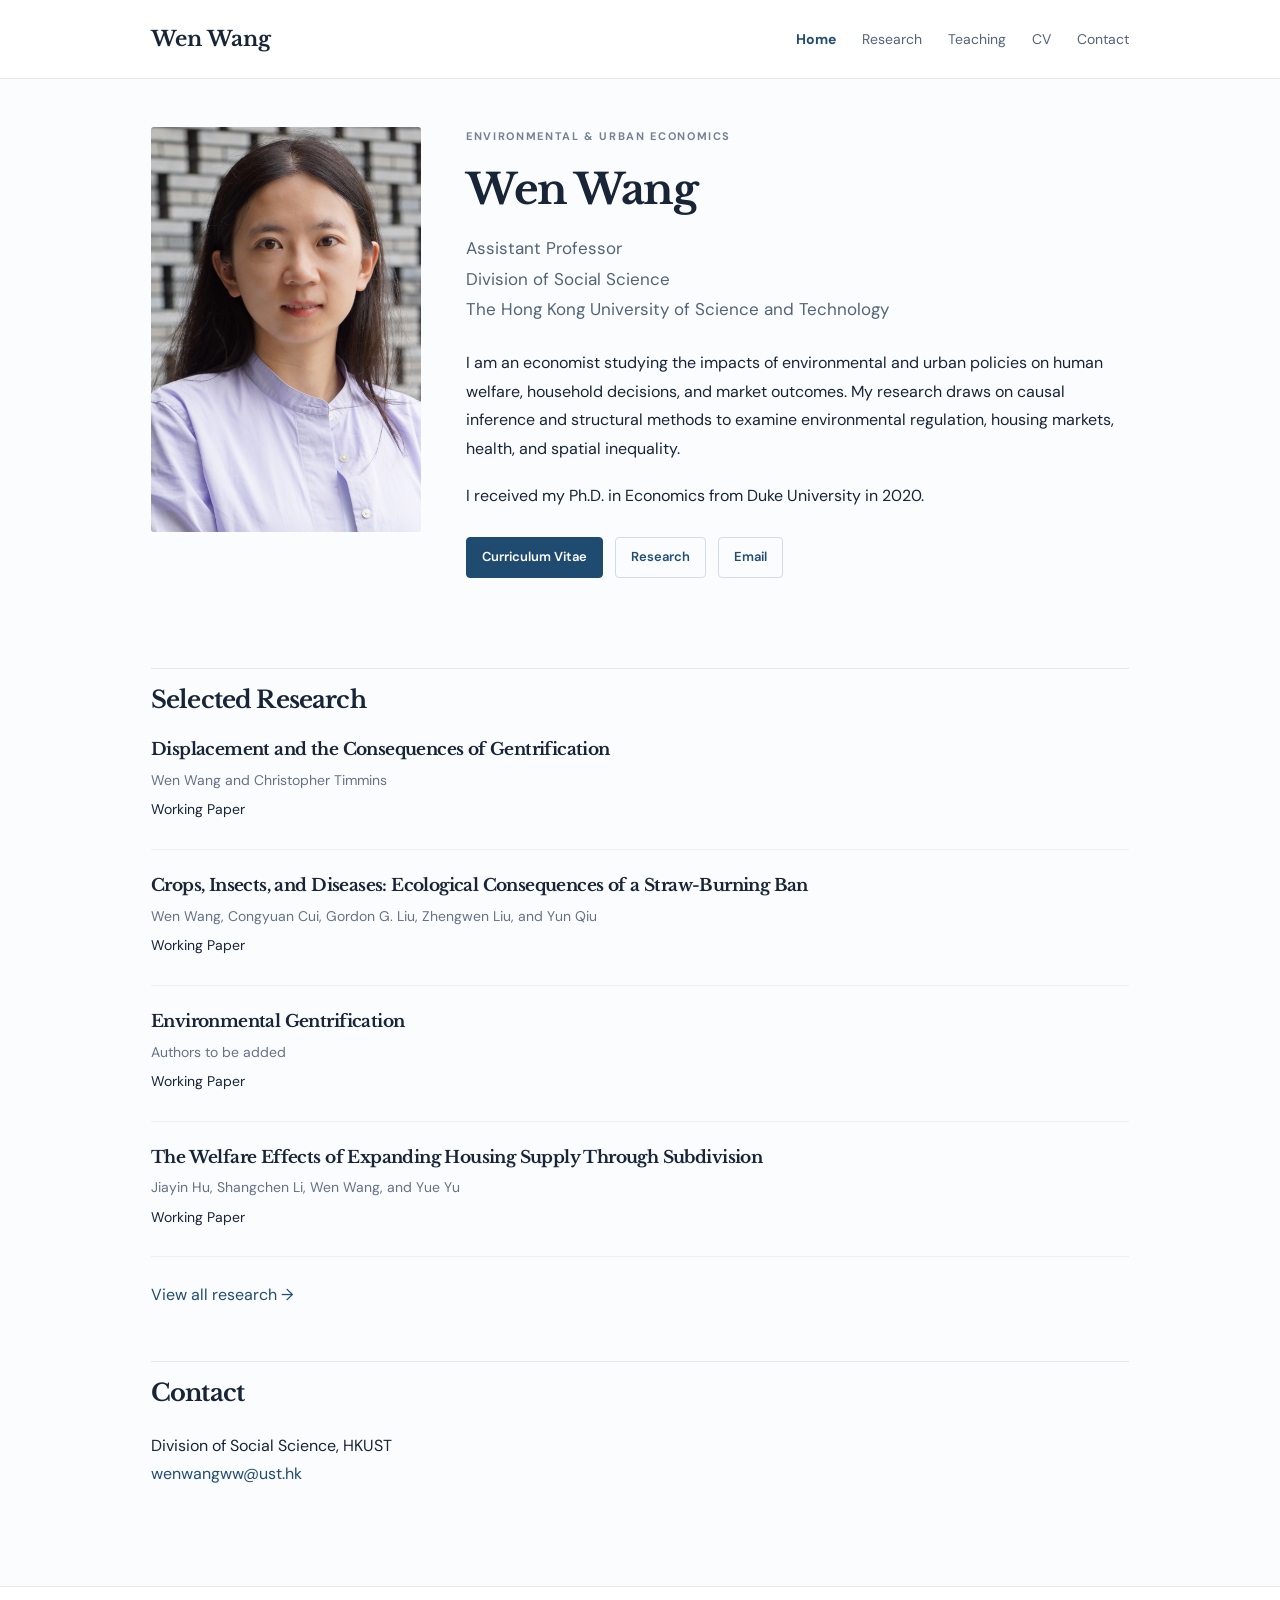
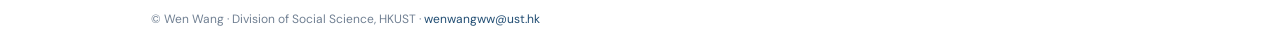
==== commit 44a73a14: "Update index.html" ====
--- a/index.html
+++ b/index.html
@@ -99,48 +99,72 @@
     </section>
 
     <!-- SELECTED RESEARCH -->
-    <h2>Selected Research</h2>
 
-    <article class="paper">
+<!-- SELECTED RESEARCH -->
 
-      <h3>
-        Crops, Insects, and Diseases:
-        Ecological Consequences of a Straw-Burning Ban
-      </h3>
+<h2>Selected Research</h2>
 
-      <p class="muted">
-        Wen Wang, Congyuan Cui, Gordon G. Liu,
-        Zhengwen Liu, and Yun Qiu
-      </p>
+<!-- Paper 1 -->
+<article class="paper">
+  <h3>
+    Displacement and the Consequences of Gentrification
+  </h3>
 
-      <p>
-        Working paper
-      </p>
+  <p class="muted">
+    Wen Wang and Christopher Timmins
+  </p>
 
-    </article>
+  <p>Working Paper</p>
+</article>
 
-    <article class="paper">
+<!-- Paper 2 -->
+<article class="paper">
+  <h3>
+    Crops, Insects, and Diseases:
+    Ecological Consequences of a Straw-Burning Ban
+  </h3>
 
-      <h3>
-        The Welfare Effects of Expanding Housing
-        Supply Through Subdivision
-      </h3>
+  <p class="muted">
+    Wen Wang, Congyuan Cui, Gordon G. Liu,
+    Zhengwen Liu, and Yun Qiu
+  </p>
 
-      <p class="muted">
-        Jiayin Hu, Shangchen Li, Wen Wang, and Yue Yu
-      </p>
+  <p>Working Paper</p>
+</article>
 
-      <p>
-        Working paper
-      </p>
+<!-- Paper 3 -->
+<article class="paper">
+  <h3>
+    Environmental Gentrification
+  </h3>
 
-    </article>
+  <p class="muted">
+    Authors to be added
+  </p>
 
-    <p style="margin-top:20px">
-      <a href="research.html">
-        View all research &rarr;
-      </a>
-    </p>
+  <p>Working Paper</p>
+</article>
+
+<!-- Paper 4 -->
+<article class="paper">
+  <h3>
+    The Welfare Effects of Expanding Housing
+    Supply Through Subdivision
+  </h3>
+
+  <p class="muted">
+    Jiayin Hu, Shangchen Li, Wen Wang, and Yue Yu
+  </p>
+
+  <p>Working Paper</p>
+</article>
+
+<p style="margin-top: 20px;">
+  <a href="research.html">
+    View all research &rarr;
+  </a>
+</p>
+
 
     <!-- CONTACT -->
     <h2>Contact</h2>
--- a/assets/style.css
+++ b/assets/style.css
@@ -366,3 +366,72 @@
     margin-top: 40px;
   }
 }
+
+/* Left portrait, right biography */
+
+.intro {
+  display: grid;
+  grid-template-columns: 270px minmax(0, 1fr);
+  gap: 45px;
+  align-items: start;
+}
+
+/* Photo container */
+.intro-photo {
+  width: 100%;
+  min-width: 0;
+}
+
+/* Preserve the full photograph without cropping */
+.intro .portrait-img {
+  display: block;
+  width: 100%;
+  height: auto;
+  max-height: none;
+  max-width: 100%;
+  aspect-ratio: auto;
+  object-fit: contain;
+  object-position: center;
+  margin: 0;
+  border-radius: 3px;
+}
+
+/* Biography */
+.intro-content {
+  min-width: 0;
+}
+
+.intro-content h1 {
+  margin-top: 0;
+}
+
+.intro-content .eyebrow {
+  margin-top: 0;
+}
+
+/* Tablet */
+@media (max-width: 850px) {
+  .intro {
+    grid-template-columns: 220px minmax(0, 1fr);
+    gap: 28px;
+  }
+}
+
+/* Mobile */
+@media (max-width: 650px) {
+  .intro {
+    grid-template-columns: 1fr;
+    gap: 24px;
+  }
+
+  .intro-photo {
+    width: 210px;
+    max-width: 100%;
+  }
+
+  .intro .portrait-img {
+    width: 100%;
+    height: auto;
+    max-height: none;
+  }
+}
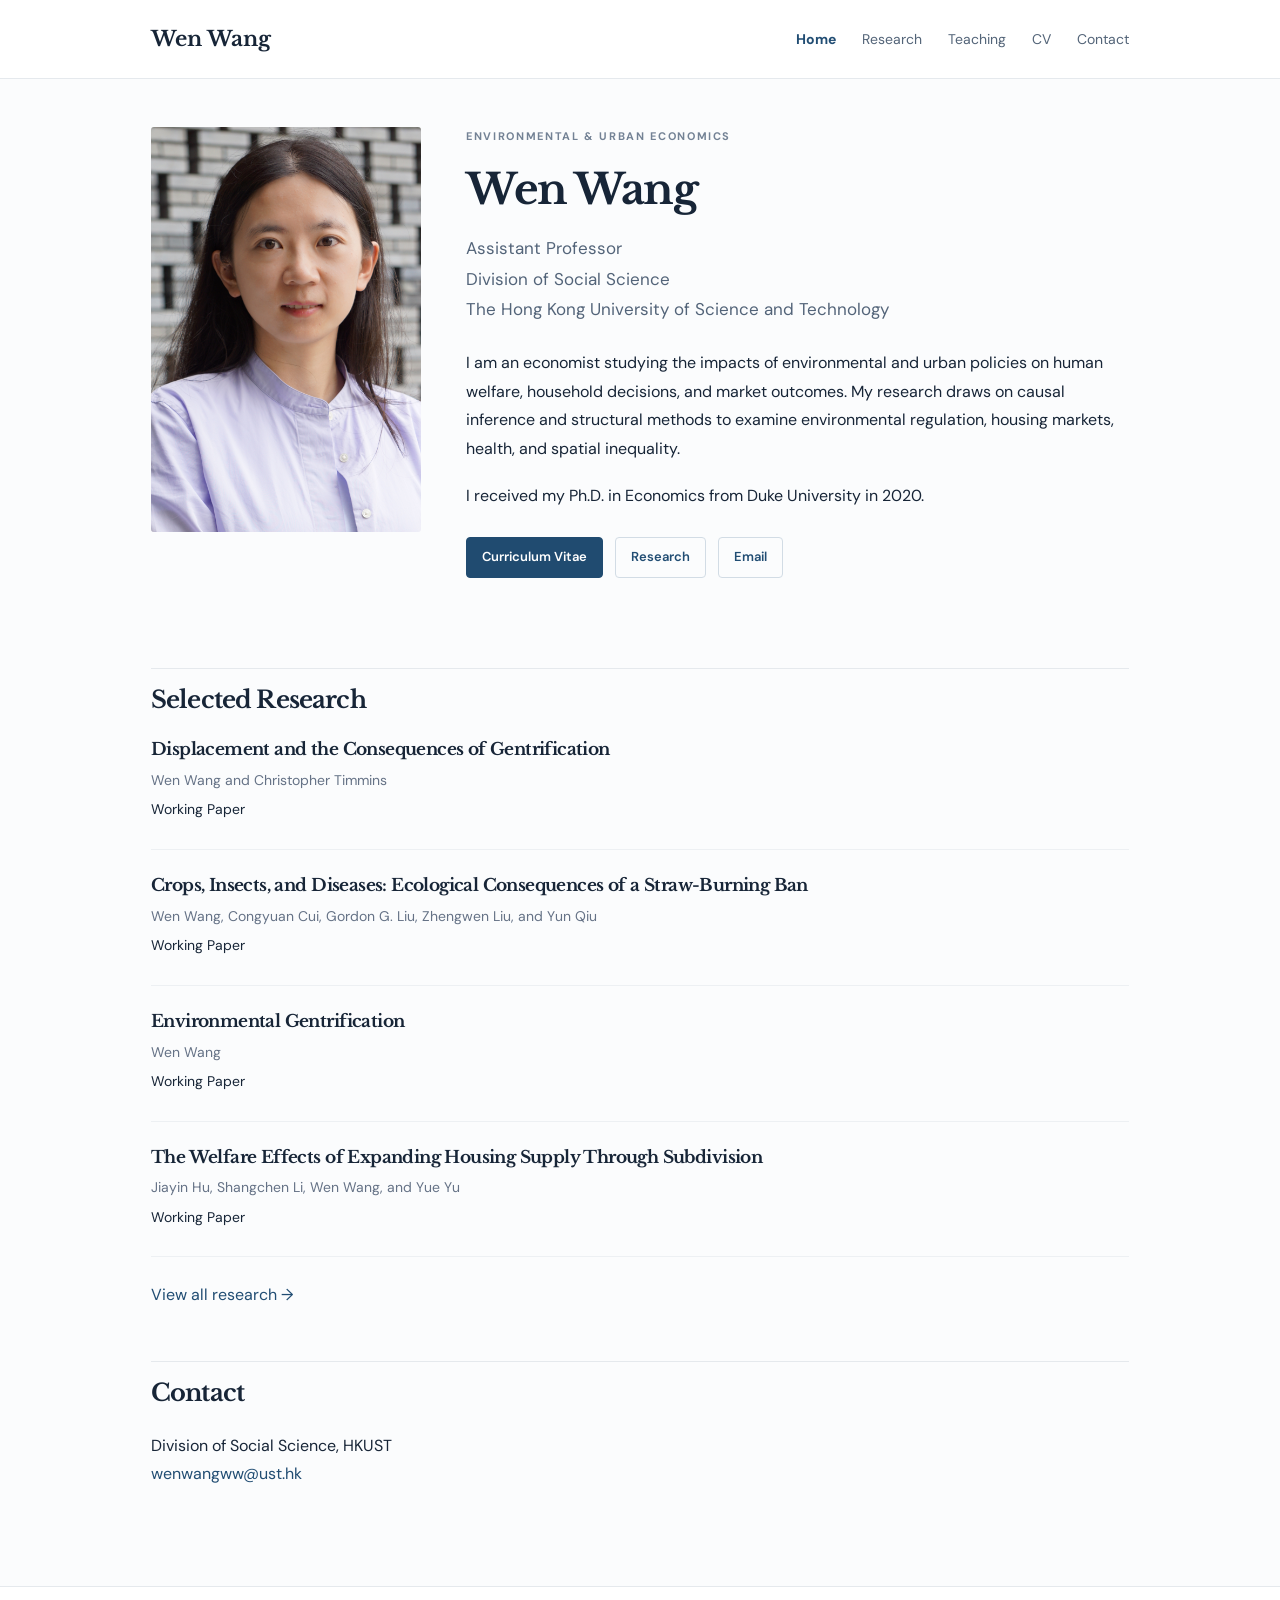
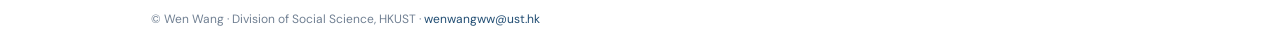
==== commit 10ed8555: "Update index.html" ====
--- a/index.html
+++ b/index.html
@@ -139,7 +139,7 @@
   </h3>
 
   <p class="muted">
-    Authors to be added
+    Wen Wang
   </p>
 
   <p>Working Paper</p>
